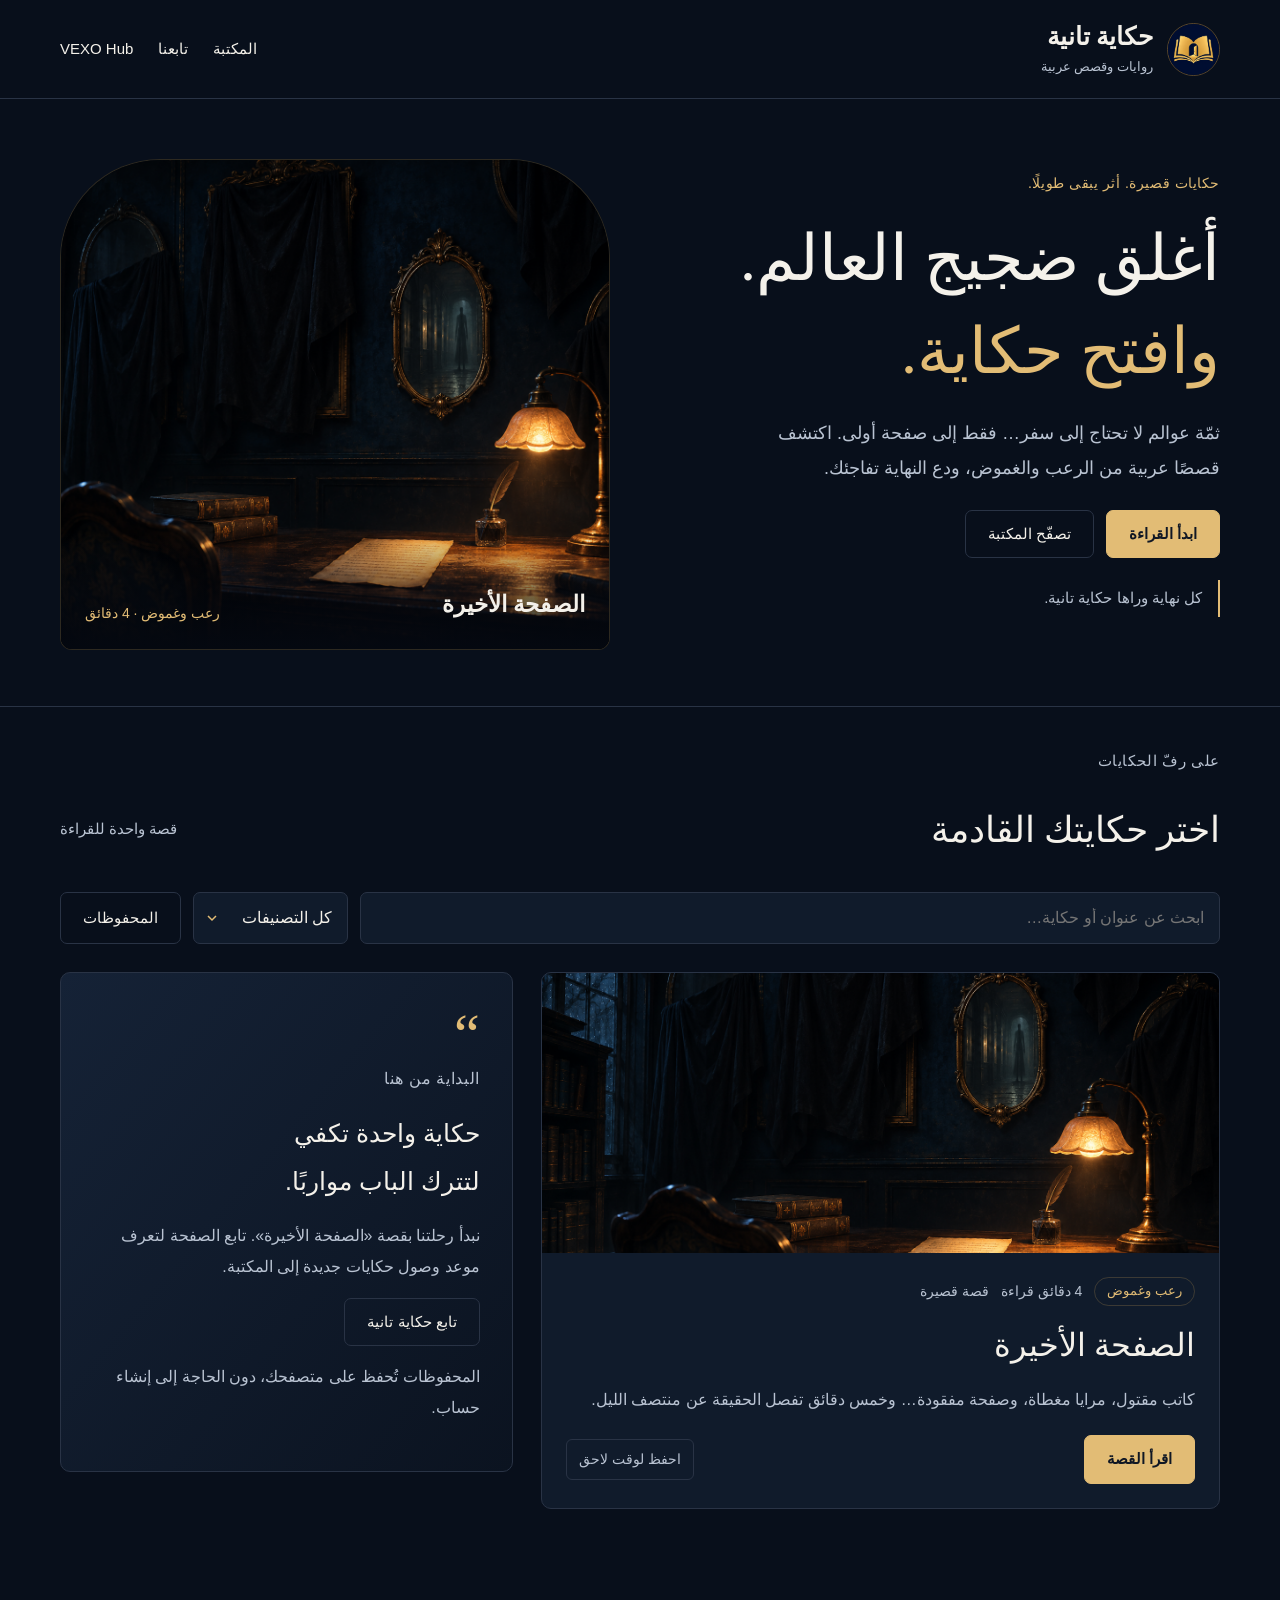
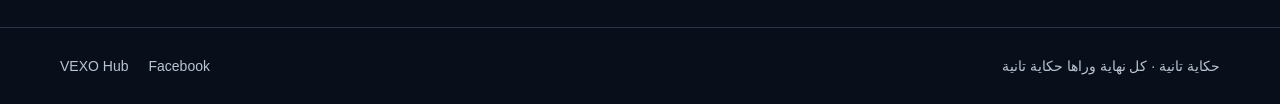
==== stories/index.html @ 4fd5ae21 "Add Hekaya Tanya Arabic fiction library and reader" ====
<!doctype html>
<html lang="ar" dir="rtl"><head><meta charset="utf-8">
<meta name="viewport" content="width=device-width,initial-scale=1">
<title>حكاية تانية | روايات وقصص عربية</title><meta name="description" content="قصص عربية تأخذك إلى عالم من الرعب والغموض. اقرأ الصفحة الأخيرة، واحفظ قصصك المفضلة لوقت لاحق.">
<meta name="theme-color" content="#080f1b"><link rel="canonical" href="https://vexohub.app/stories/">
<meta property="og:type" content="website"><meta property="og:locale" content="ar_AR">
<meta property="og:title" content="حكاية تانية | روايات وقصص عربية"><meta property="og:description" content="قصص عربية تأخذك إلى عالم من الرعب والغموض. اقرأ الصفحة الأخيرة، واحفظ قصصك المفضلة لوقت لاحق.">
<meta property="og:url" content="https://vexohub.app/stories/">
<meta property="og:image" content="https://vexohub.app/stories/assets/the-last-page.png">
<meta property="og:image:alt" content="مكتب مظلم ومرآة غامضة في قصة الصفحة الأخيرة">
<meta name="twitter:card" content="summary_large_image">
<link rel="icon" href="./assets/brand.png"><link rel="stylesheet" href="./assets/style.css">
<script src="./assets/app.js" defer></script></head><body><a class="skip" href="#main">انتقل إلى المحتوى</a>
<header class="header"><div class="wrap nav">
<a class="brand" href="./"><img src="./assets/brand.png" width="53" height="53" alt=""><span><b>حكاية تانية</b><small>روايات وقصص عربية</small></span></a>
<nav aria-label="القائمة الرئيسية"><a href="./#library">المكتبة</a><a href="https://www.facebook.com/profile.php?id=61596727980276" target="_blank" rel="noopener noreferrer">تابعنا</a><a class="parent-link" href="/">VEXO Hub</a></nav>
</div></header>
<main id="main">
<section class="hero"><div class="wrap hero-grid">
<div><p class="eyebrow">حكايات قصيرة. أثر يبقى طويلًا.</p>
<h1>أغلق ضجيج العالم.<br><em>وافتح حكاية.</em></h1>
<p class="lead">ثمّة عوالم لا تحتاج إلى سفر… فقط إلى صفحة أولى. اكتشف قصصًا عربية من الرعب والغموض، ودع النهاية تفاجئك.</p>
<div class="actions"><a class="button primary" href="the-last-page/">ابدأ القراءة</a><a class="button" href="#library">تصفّح المكتبة</a></div>
<p class="notice">كل نهاية وراها حكاية تانية.</p></div>
<a class="hero-art" href="the-last-page/" aria-label="اقرأ قصة الصفحة الأخيرة">
<img src="assets/the-last-page.png" width="1536" height="1024" alt="مكتب روائي خافت الإضاءة ومرآة يظهر فيها ظل غامض" fetchpriority="high">
<div class="art-note"><strong>الصفحة الأخيرة</strong><span>رعب وغموض · 4 دقائق</span></div></a>
</div></section>
<section class="library" id="library"><div class="wrap">
<div class="section-heading"><div><p class="eyebrow">على رفّ الحكايات</p><h2>اختر حكايتك القادمة</h2></div><p data-count aria-live="polite">قصة واحدة للقراءة</p></div>
<div class="filters" role="search" aria-label="البحث في القصص">
<div class="search"><label class="sr-only" for="search">ابحث عن قصة</label><input id="search" data-search type="search" placeholder="ابحث عن عنوان أو حكاية…" autocomplete="off"></div>
<label class="sr-only" for="category">تصنيف القصة</label><select id="category" data-category><option value="">كل التصنيفات</option value="رعب">رعب وغموض</option></select>
<button class="button" type="button" data-saved-filter aria-pressed="false">المحفوظات</button></div>
<div class="cards"><div>
<article class="story-card" data-story-card="the-last-page" data-category="رعب" data-search="الصفحة الأخيرة رعب غموض مرايا كاتب">
<a href="the-last-page/"><img class="story-image" src="assets/the-last-page.png" alt="مرآة غامضة فوق مخطوطة في مكتب الكاتب" width="1536" height="1024" loading="lazy"></a>
<div class="card-body"><div class="meta"><span class="tag">رعب وغموض</span><span>4 دقائق قراءة</span><span>قصة قصيرة</span></div>
<h3><a href="the-last-page/">الصفحة الأخيرة</a></h3><p>كاتب مقتول، مرايا مغطاة، وصفحة مفقودة… وخمس دقائق تفصل الحقيقة عن منتصف الليل.</p>
<div class="card-bottom"><a class="button primary" href="the-last-page/">اقرأ القصة</a><button class="quiet" type="button" data-save="the-last-page" aria-pressed="false">احفظ لوقت لاحق</button></div></div></article>
<p class="empty" data-empty hidden></p>
<p class="live" data-status role="status"></p>
</div><aside class="editor-note"><span class="ornament" aria-hidden="true">“</span><p class="eyebrow">البداية من هنا</p><h3>حكاية واحدة تكفي<br>لتترك الباب مواربًا.</h3>
<p>نبدأ رحلتنا بقصة «الصفحة الأخيرة». تابع الصفحة لتعرف موعد وصول حكايات جديدة إلى المكتبة.</p>
<a class="button" href="https://www.facebook.com/profile.php?id=61596727980276" target="_blank" rel="noopener noreferrer">تابع حكاية تانية</a>
<p>المحفوظات تُحفظ على متصفحك، دون الحاجة إلى إنشاء حساب.</p></aside></div>
</div></section></main><footer><div class="wrap"><span>حكاية تانية · كل نهاية وراها حكاية تانية</span>
<div class="footer-links"><a href="https://www.facebook.com/profile.php?id=61596727980276" target="_blank" rel="noopener noreferrer">Facebook</a><a href="/">VEXO Hub</a></div></div></footer></body></html>
---- stories/assets/style.css ----
:root{color-scheme:dark;--bg:#080f1b;--panel:#101b2b;--text:#f4f1ea;--muted:#b9c3d2;--gold:#e2bc75;--line:#293345;--reading-size:21px}
*{box-sizing:border-box}html{scroll-behavior:smooth;scroll-padding-top:110px}body{margin:0;background:var(--bg);color:var(--text);font-family:Tahoma,"Geeza Pro",Arial,sans-serif;line-height:1.9}a{color:inherit;text-decoration:none}button,input,select{font:inherit}button,a,input,select{-webkit-tap-highlight-color:transparent}button{cursor:pointer}button:disabled{opacity:.45;cursor:default}:focus-visible{outline:3px solid var(--gold);outline-offset:5px}[hidden]{display:none!important}.wrap{width:min(1160px,calc(100% - 48px));margin:auto}.skip{position:fixed;top:-100px;background:var(--gold);color:#111;z-index:20;padding:12px}.skip:focus{top:0}.header{border-bottom:1px solid var(--line);background:var(--bg)}.nav{min-height:98px;display:flex;justify-content:space-between;align-items:center;gap:24px}.brand{display:flex;gap:14px;align-items:center}.brand img{width:53px;height:53px;border-radius:50%;border:1px solid #5b482c}.brand b{font-family:"Geeza Pro",Georgia,serif;font-size:25px;display:block;line-height:1.5}.brand small{display:block;color:var(--muted);font-size:13px}.nav nav{display:flex;align-items:center;gap:25px;font-size:15px}.nav nav a:hover,footer a:hover{color:var(--gold)}.hero{padding:60px 0 56px}.hero-grid{display:grid;grid-template-columns:1fr 1fr;gap:60px;align-items:center}.eyebrow{font-size:14px;color:var(--gold);letter-spacing:.04em;margin:0 0 16px}.hero h1{font-family:"Geeza Pro",Georgia,serif;font-size:clamp(42px,5vw,68px);line-height:1.45;font-weight:500;margin:0 0 18px}.hero h1 em{font-style:normal;color:var(--gold)}.lead{color:var(--muted);font-size:18px;max-width:480px}.button{border:1px solid var(--line);border-radius:7px;display:inline-flex;justify-content:center;align-items:center;min-height:47px;padding:9px 22px;background:transparent;color:var(--text);font-size:15px}.button:hover{border-color:var(--gold)}.primary{color:#101724;background:var(--gold);border-color:var(--gold);font-weight:700}.actions{display:flex;gap:12px;flex-wrap:wrap;margin-top:25px}.hero-art{position:relative;border:1px solid #8b73464d;border-radius:100px 100px 12px 12px;overflow:hidden;aspect-ratio:1.12;background:#040810}.hero-art img{width:100%;height:100%;object-fit:cover;object-position:63% center}.art-note{position:absolute;bottom:0;inset-inline:0;padding:50px 24px 22px;background:linear-gradient(transparent,#040810);display:flex;justify-content:space-between;align-items:end;gap:12px}.art-note strong{font-size:23px}.art-note span{font-size:14px;color:var(--gold)}.library{padding:38px 0 80px;border-top:1px solid var(--line)}.section-heading{display:flex;justify-content:space-between;align-items:end;gap:20px}.section-heading h2{font-family:"Geeza Pro",Georgia,serif;font-size:36px;font-weight:500;margin:0}.section-heading p{margin:2px 0 20px;color:var(--muted);font-size:15px}.filters{display:flex;gap:12px;flex-wrap:wrap;margin:28px 0}.search{flex:1;min-width:210px}input,select{width:100%;color:var(--text);background:var(--panel);border:1px solid var(--line);border-radius:7px;min-height:48px;padding:10px 15px;font-size:16px}.filters select{width:155px;appearance:none;padding-inline-end:32px;background-image:url("data:image/svg+xml,%3Csvg xmlns='http://www.w3.org/2000/svg' width='16' height='16' fill='none' stroke='%23e2bc75' stroke-width='1.5'%3E%3Cpath d='m4 6 4 4 4-4'/%3E%3C/svg%3E");background-repeat:no-repeat;background-position:left 10px center}.filters .button[aria-pressed=true]{background:var(--gold);color:#111}.cards{display:grid;grid-template-columns:1.5fr 1fr;gap:28px}.story-card{overflow:hidden;border:1px solid var(--line);border-radius:10px;background:var(--panel)}.story-card>a{display:block}.story-image{display:block;width:100%;height:280px;object-fit:cover;transition:filter .2s}.story-card:hover .story-image{filter:brightness(1.12)}.card-body{padding:24px}.meta{display:flex;align-items:center;gap:12px;font-size:14px;color:var(--muted)}.tag{color:var(--gold);border:1px solid #8b73465c;border-radius:30px;padding:1px 12px;font-size:13px}.card-body h3{font-family:"Geeza Pro",Georgia,serif;font-size:32px;font-weight:500;margin:9px 0}.card-body p{color:var(--muted);font-size:16px;margin:0 0 20px}.card-bottom{display:flex;justify-content:space-between;gap:10px;align-items:center}.quiet{background:transparent;border:1px solid var(--line);color:var(--muted);padding:6px 12px;border-radius:6px;font-size:14px}.quiet[aria-pressed=true]{color:var(--gold);border-color:var(--gold)}.editor-note{padding:32px;border:1px solid var(--line);border-radius:10px;align-self:start;background:linear-gradient(130deg,#152236,#0b1320)}.editor-note h3{font-size:25px;margin:14px 0;font-weight:500}.editor-note p{color:var(--muted);font-size:16px}.editor-note .ornament{font-family:Georgia,serif;font-size:58px;line-height:1;color:var(--gold)}.notice{border-right:2px solid var(--gold);padding:4px 16px;margin:22px 0;color:var(--muted);font-size:15px}.empty{padding:40px;border:1px dashed var(--line);border-radius:10px;color:var(--muted)}footer{border-top:1px solid var(--line);padding:25px 0;color:var(--muted);font-size:14px}footer .wrap{display:flex;justify-content:space-between;gap:18px;flex-wrap:wrap}.footer-links{display:flex;gap:20px}.reader-head{padding:40px 0 25px;max-width:780px}.back{font-size:14px;color:var(--gold)}.reader-head h1{font-family:"Geeza Pro",Georgia,serif;font-size:clamp(38px,6vw,62px);font-weight:500;margin:22px 0 10px}.reader-cover{width:100%;max-height:420px;object-fit:cover;display:block;border-radius:9px;margin:28px 0}.toolbar{position:sticky;top:0;z-index:5;border-block:1px solid var(--line);background:var(--bg);box-shadow:0 8px 18px #0002}.tools{display:flex;align-items:center;justify-content:space-between;gap:12px;min-height:64px;flex-wrap:wrap;padding:10px 0;max-width:780px}.tool-group{display:flex;gap:8px;align-items:center}.tools button{font-size:14px}.progress{height:3px;background:var(--line)}.progress span{display:block;height:100%;width:0;background:var(--gold);transition:width .1s}.story-text{max-width:740px;padding-top:20px;padding-bottom:30px;font-family:"Geeza Pro",Tahoma,serif;font-size:var(--reading-size);line-height:2.25}.story-text p{margin:24px 0}.story-text p.dialogue{border-inline-start:2px solid #766345;padding-inline-start:18px}.story-text hr{border:0;height:1px;background:var(--line);width:80px;margin:46px auto}.ending{max-width:740px;text-align:center;padding:30px;border:1px solid var(--line);border-radius:9px;margin:20px auto 65px;background:var(--panel)}.ending h2{font-size:28px;font-weight:500}.ending p{color:var(--muted);font-size:16px}.live{min-height:26px;color:var(--gold);font-size:14px;margin:6px 0}.sr-only{position:absolute;width:1px;height:1px;padding:0;margin:-1px;overflow:hidden;clip:rect(0,0,0,0);white-space:nowrap;border:0}body.light{color-scheme:light;--bg:#fcfcfa;--panel:#f1f3f5;--text:#192431;--muted:#4e5c6c;--gold:#79520d;--line:#d6dce2}body.light .primary{background:#d9b06a;color:#101724}body.light .editor-note{background:var(--panel)}
@media(max-width:760px){.wrap{width:calc(100% - 32px)}.nav{min-height:84px;gap:12px}.brand b{font-size:21px}.brand img{width:45px;height:45px}.nav nav{gap:15px;font-size:14px}.nav .parent-link{display:none}.hero{padding:32px 0}.hero-grid{grid-template-columns:1fr;gap:28px}.hero h1{font-size:43px}.lead{font-size:16px}.hero-art{aspect-ratio:1.45;border-radius:45px 45px 9px 9px}.cards{grid-template-columns:1fr}.story-image{height:235px}.section-heading{align-items:start;flex-direction:column;gap:0}.section-heading h2{font-size:30px}.editor-note{padding:25px}.filters .button{flex:1}.filters select{flex:1}.search{flex-basis:100%}.tools{justify-content:center}.reader-head{padding-top:25px}.story-text{font-size:var(--reading-size);line-height:2.15}.story-text p{margin:22px 0}.reader-cover{height:230px}.ending{padding:20px}.nav nav a{white-space:nowrap}.brand small{font-size:12px}}
@media(prefers-reduced-motion:reduce){html{scroll-behavior:auto}*{transition:none!important}}
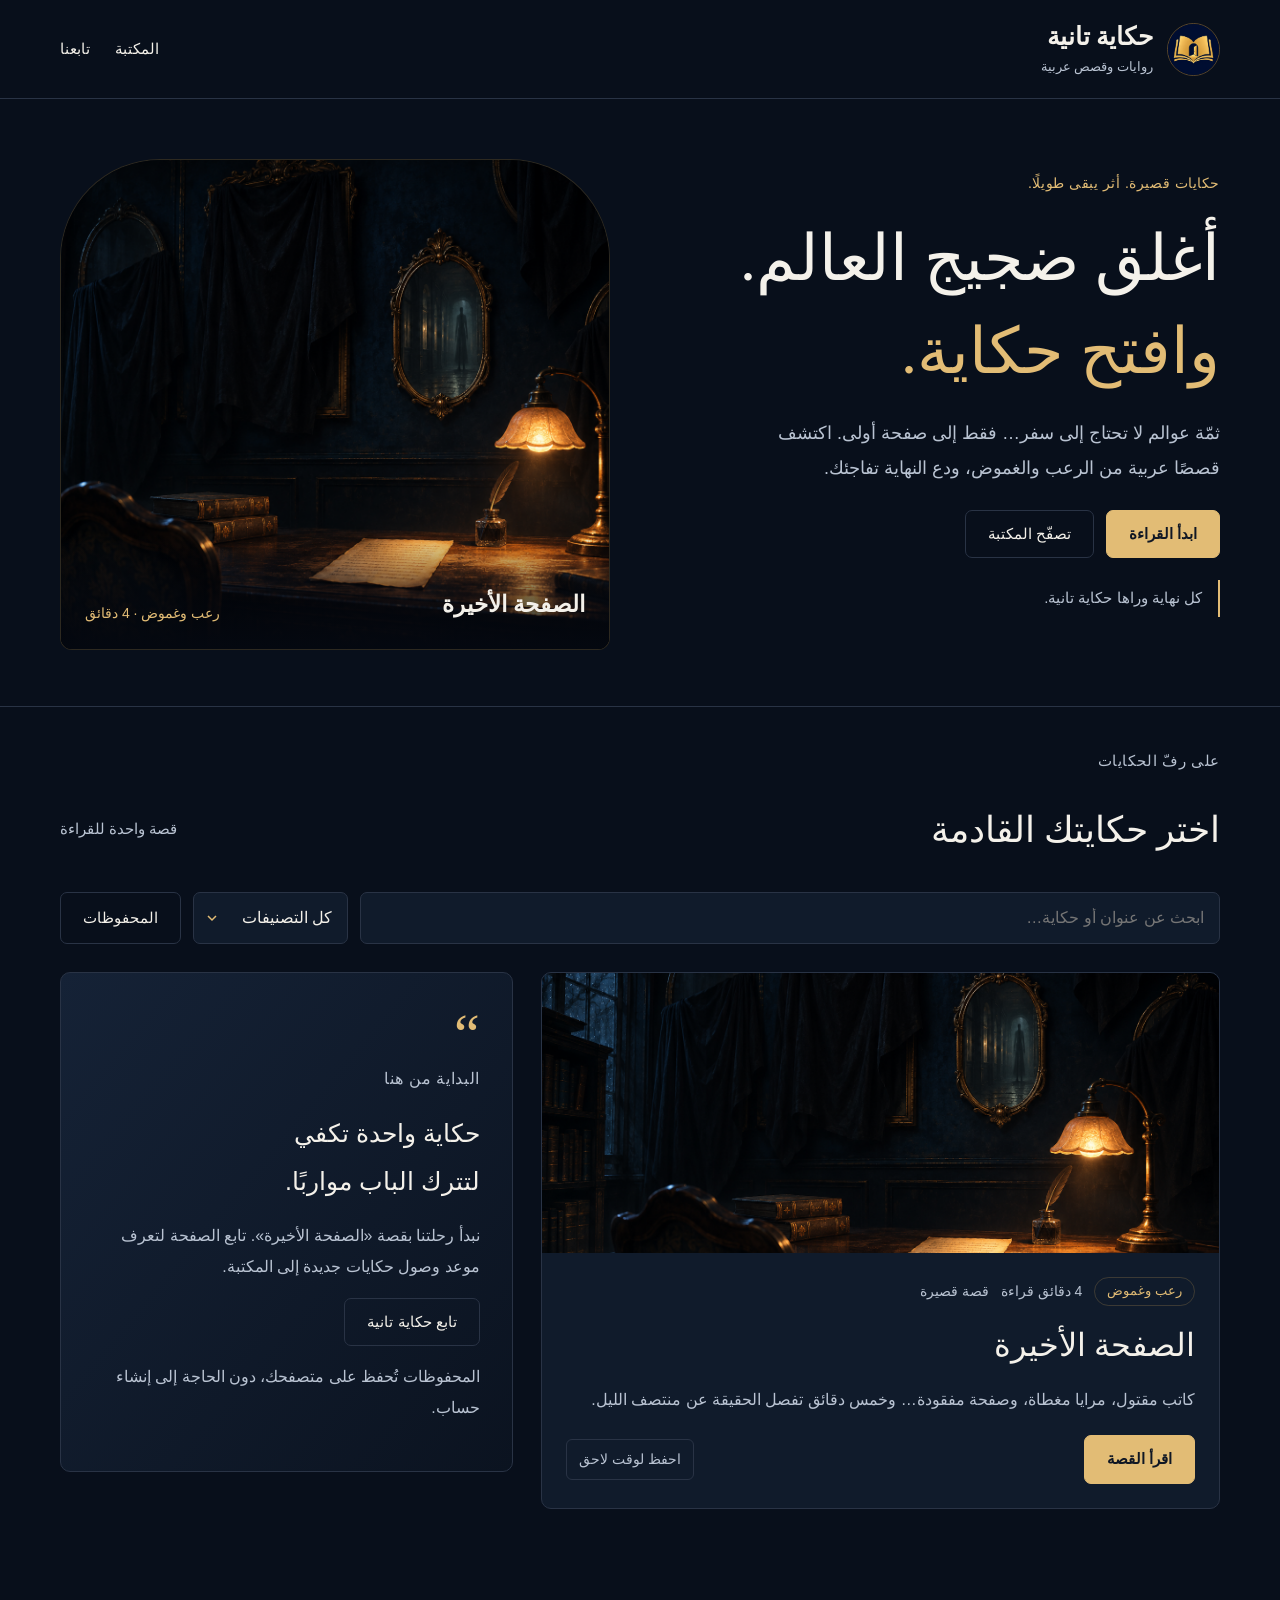
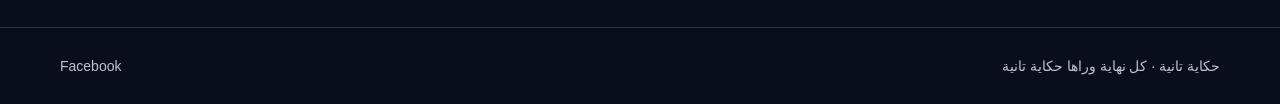
==== commit 38d1e21e: "Separate Hekaya Tanya and VEXO Hub public navigation and branding" ====
--- a/stories/index.html
+++ b/stories/index.html
@@ -13,7 +13,7 @@
 <script src="./assets/app.js" defer></script></head><body><a class="skip" href="#main">انتقل إلى المحتوى</a>
 <header class="header"><div class="wrap nav">
 <a class="brand" href="./"><img src="./assets/brand.png" width="53" height="53" alt=""><span><b>حكاية تانية</b><small>روايات وقصص عربية</small></span></a>
-<nav aria-label="القائمة الرئيسية"><a href="./#library">المكتبة</a><a href="https://www.facebook.com/profile.php?id=61596727980276" target="_blank" rel="noopener noreferrer">تابعنا</a><a class="parent-link" href="/">VEXO Hub</a></nav>
+<nav aria-label="القائمة الرئيسية"><a href="./#library">المكتبة</a><a href="https://www.facebook.com/profile.php?id=61596727980276" target="_blank" rel="noopener noreferrer">تابعنا</a></nav>
 </div></header>
 <main id="main">
 <section class="hero"><div class="wrap hero-grid">
@@ -45,4 +45,4 @@
 <a class="button" href="https://www.facebook.com/profile.php?id=61596727980276" target="_blank" rel="noopener noreferrer">تابع حكاية تانية</a>
 <p>المحفوظات تُحفظ على متصفحك، دون الحاجة إلى إنشاء حساب.</p></aside></div>
 </div></section></main><footer><div class="wrap"><span>حكاية تانية · كل نهاية وراها حكاية تانية</span>
-<div class="footer-links"><a href="https://www.facebook.com/profile.php?id=61596727980276" target="_blank" rel="noopener noreferrer">Facebook</a><a href="/">VEXO Hub</a></div></div></footer></body></html>+<div class="footer-links"><a href="https://www.facebook.com/profile.php?id=61596727980276" target="_blank" rel="noopener noreferrer">Facebook</a></div></div></footer></body></html>
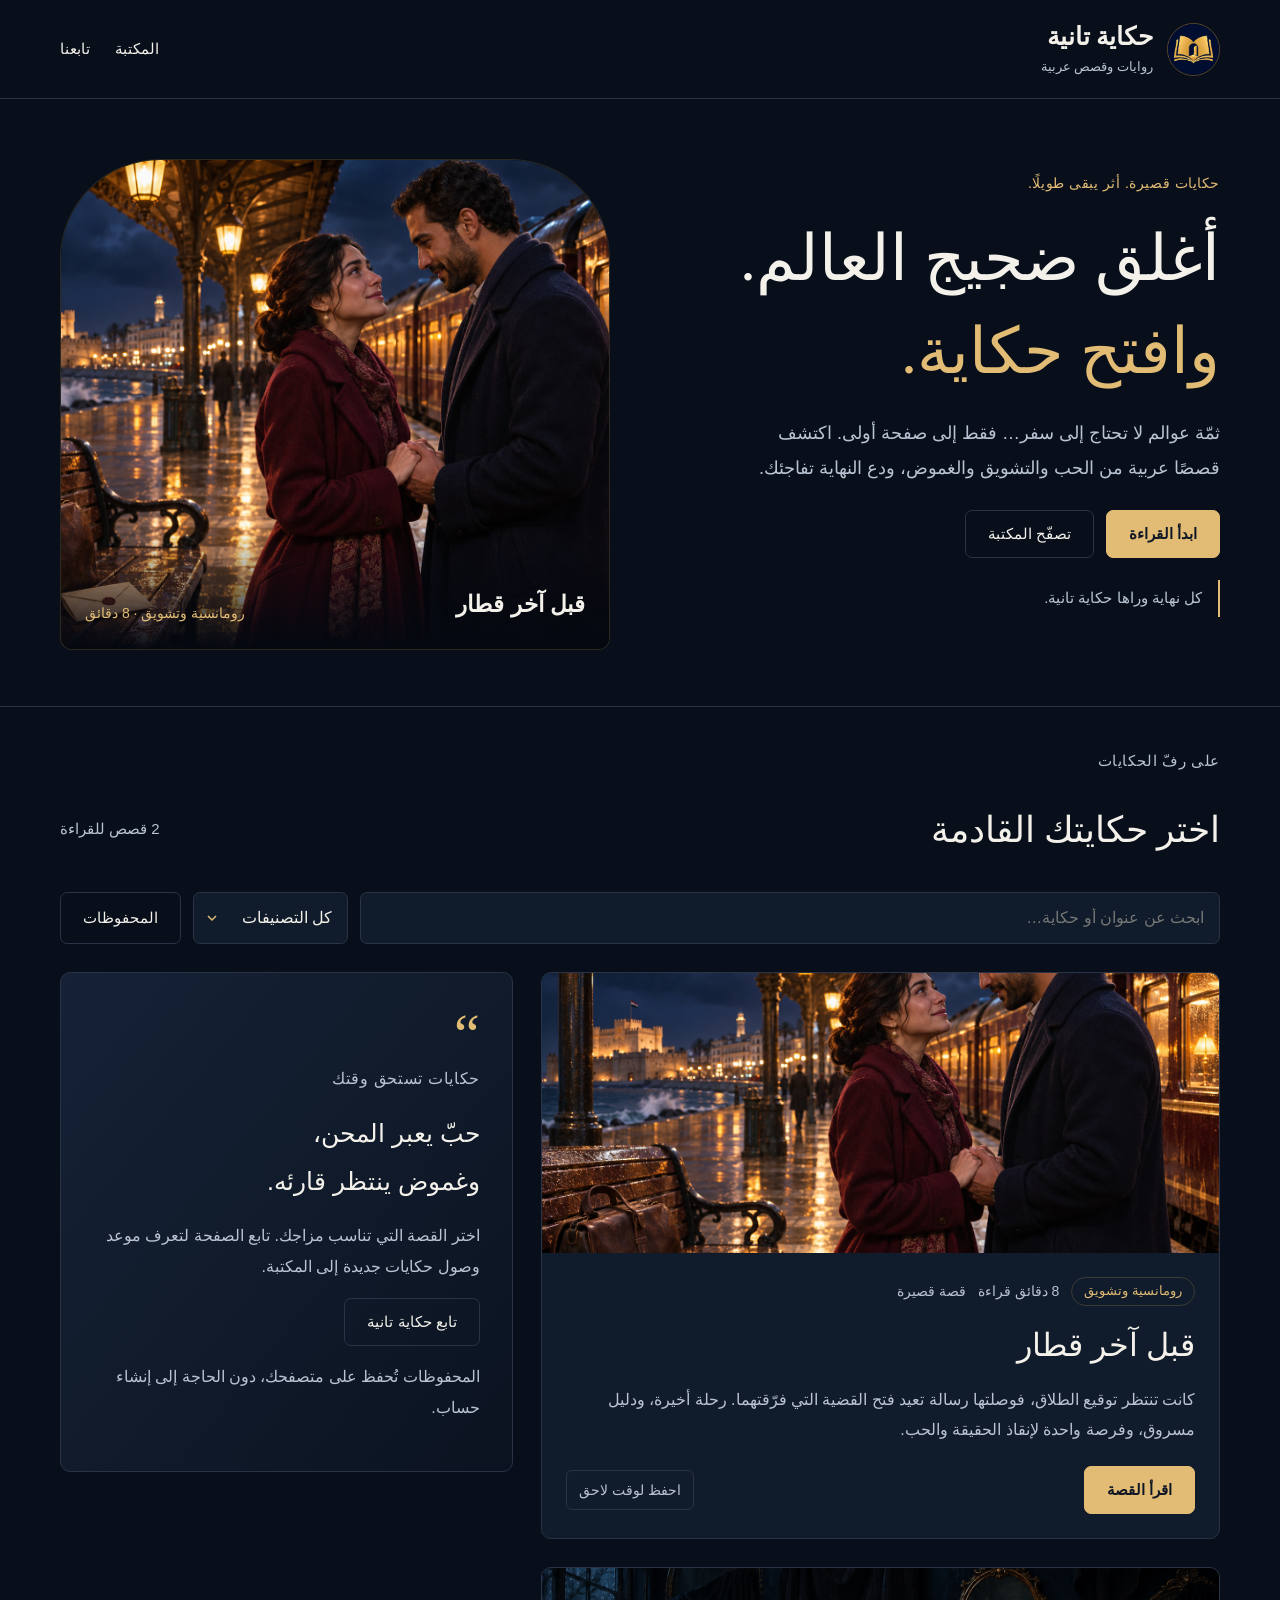
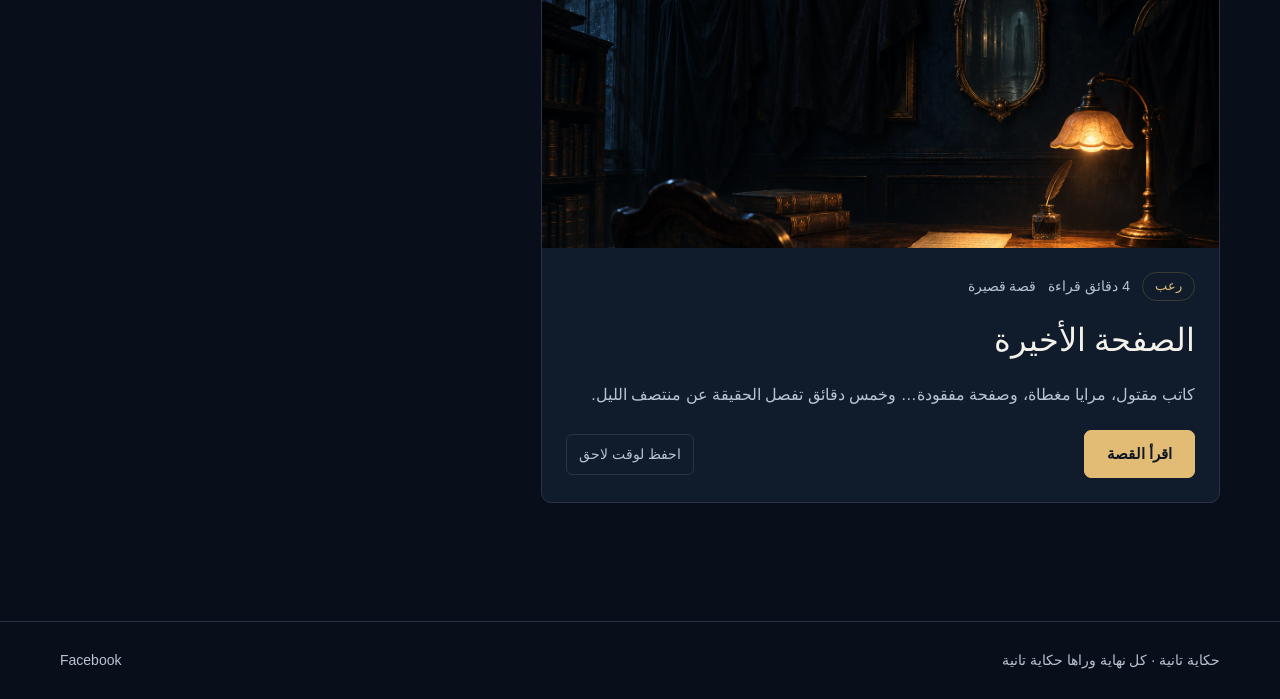
==== commit 2f3a202d: "Publish Before the Last Train and support a multi-story Arabic library" ====
--- a/stories/index.html
+++ b/stories/index.html
@@ -1,13 +1,13 @@
 <!doctype html>
 <html lang="ar" dir="rtl"><head><meta charset="utf-8">
 <meta name="viewport" content="width=device-width,initial-scale=1">
-<title>حكاية تانية | روايات وقصص عربية</title><meta name="description" content="قصص عربية تأخذك إلى عالم من الرعب والغموض. اقرأ الصفحة الأخيرة، واحفظ قصصك المفضلة لوقت لاحق.">
+<title>حكاية تانية | روايات وقصص عربية</title><meta name="description" content="قصص عربية مكتملة من الرومانسية والتشويق والرعب. اكتشف حكايتك القادمة واحفظها لوقت لاحق.">
 <meta name="theme-color" content="#080f1b"><link rel="canonical" href="https://vexohub.app/stories/">
 <meta property="og:type" content="website"><meta property="og:locale" content="ar_AR">
-<meta property="og:title" content="حكاية تانية | روايات وقصص عربية"><meta property="og:description" content="قصص عربية تأخذك إلى عالم من الرعب والغموض. اقرأ الصفحة الأخيرة، واحفظ قصصك المفضلة لوقت لاحق.">
+<meta property="og:title" content="حكاية تانية | روايات وقصص عربية"><meta property="og:description" content="قصص عربية مكتملة من الرومانسية والتشويق والرعب. اكتشف حكايتك القادمة واحفظها لوقت لاحق.">
 <meta property="og:url" content="https://vexohub.app/stories/">
-<meta property="og:image" content="https://vexohub.app/stories/assets/the-last-page.png">
-<meta property="og:image:alt" content="مكتب مظلم ومرآة غامضة في قصة الصفحة الأخيرة">
+<meta property="og:image" content="https://vexohub.app/stories/assets/before-the-last-train.png">
+<meta property="og:image:alt" content="رجل وامرأة بالغان ينتظران قطارًا ليليًا في محطة قديمة بجوار حقيبة ورسالة">
 <meta name="twitter:card" content="summary_large_image">
 <link rel="icon" href="./assets/brand.png"><link rel="stylesheet" href="./assets/style.css">
 <script src="./assets/app.js" defer></script></head><body><a class="skip" href="#main">انتقل إلى المحتوى</a>
@@ -19,29 +19,33 @@
 <section class="hero"><div class="wrap hero-grid">
 <div><p class="eyebrow">حكايات قصيرة. أثر يبقى طويلًا.</p>
 <h1>أغلق ضجيج العالم.<br><em>وافتح حكاية.</em></h1>
-<p class="lead">ثمّة عوالم لا تحتاج إلى سفر… فقط إلى صفحة أولى. اكتشف قصصًا عربية من الرعب والغموض، ودع النهاية تفاجئك.</p>
-<div class="actions"><a class="button primary" href="the-last-page/">ابدأ القراءة</a><a class="button" href="#library">تصفّح المكتبة</a></div>
+<p class="lead">ثمّة عوالم لا تحتاج إلى سفر… فقط إلى صفحة أولى. اكتشف قصصًا عربية من الحب والتشويق والغموض، ودع النهاية تفاجئك.</p>
+<div class="actions"><a class="button primary" href="before-the-last-train/">ابدأ القراءة</a><a class="button" href="#library">تصفّح المكتبة</a></div>
 <p class="notice">كل نهاية وراها حكاية تانية.</p></div>
-<a class="hero-art" href="the-last-page/" aria-label="اقرأ قصة الصفحة الأخيرة">
-<img src="assets/the-last-page.png" width="1536" height="1024" alt="مكتب روائي خافت الإضاءة ومرآة يظهر فيها ظل غامض" fetchpriority="high">
-<div class="art-note"><strong>الصفحة الأخيرة</strong><span>رعب وغموض · 4 دقائق</span></div></a>
+<a class="hero-art" href="before-the-last-train/" aria-label="اقرأ قصة قبل آخر قطار">
+<img src="assets/before-the-last-train.png" width="1536" height="1024" alt="رجل وامرأة بالغان ينتظران قطارًا ليليًا في محطة قديمة بجوار حقيبة ورسالة" fetchpriority="high">
+<div class="art-note"><strong>قبل آخر قطار</strong><span>رومانسية وتشويق · 8 دقائق</span></div></a>
 </div></section>
 <section class="library" id="library"><div class="wrap">
-<div class="section-heading"><div><p class="eyebrow">على رفّ الحكايات</p><h2>اختر حكايتك القادمة</h2></div><p data-count aria-live="polite">قصة واحدة للقراءة</p></div>
+<div class="section-heading"><div><p class="eyebrow">على رفّ الحكايات</p><h2>اختر حكايتك القادمة</h2></div><p data-count aria-live="polite">2 قصص للقراءة</p></div>
 <div class="filters" role="search" aria-label="البحث في القصص">
 <div class="search"><label class="sr-only" for="search">ابحث عن قصة</label><input id="search" data-search type="search" placeholder="ابحث عن عنوان أو حكاية…" autocomplete="off"></div>
-<label class="sr-only" for="category">تصنيف القصة</label><select id="category" data-category><option value="">كل التصنيفات</option value="رعب">رعب وغموض</option></select>
+<label class="sr-only" for="category">تصنيف القصة</label><select id="category" data-category><option value="">كل التصنيفات</option><option value="رومانسية وتشويق">رومانسية وتشويق</option><option value="رعب">رعب</option></select>
 <button class="button" type="button" data-saved-filter aria-pressed="false">المحفوظات</button></div>
-<div class="cards"><div>
-<article class="story-card" data-story-card="the-last-page" data-category="رعب" data-search="الصفحة الأخيرة رعب غموض مرايا كاتب">
-<a href="the-last-page/"><img class="story-image" src="assets/the-last-page.png" alt="مرآة غامضة فوق مخطوطة في مكتب الكاتب" width="1536" height="1024" loading="lazy"></a>
-<div class="card-body"><div class="meta"><span class="tag">رعب وغموض</span><span>4 دقائق قراءة</span><span>قصة قصيرة</span></div>
+<div class="cards"><div class="story-list">
+<article class="story-card" data-story-card="before-the-last-train" data-category="رومانسية وتشويق" data-search="قبل آخر قطار رومانسية وتشويق رومانسية تشويق قطار محامية مهندس دليل حب">
+<a href="before-the-last-train/"><img class="story-image" src="assets/before-the-last-train.png" alt="رجل وامرأة بالغان ينتظران قطارًا ليليًا في محطة قديمة بجوار حقيبة ورسالة" width="1536" height="1024" loading="lazy"></a>
+<div class="card-body"><div class="meta"><span class="tag">رومانسية وتشويق</span><span>8 دقائق قراءة</span><span>قصة قصيرة</span></div>
+<h3><a href="before-the-last-train/">قبل آخر قطار</a></h3><p>كانت تنتظر توقيع الطلاق، فوصلتها رسالة تعيد فتح القضية التي فرّقتهما. رحلة أخيرة، ودليل مسروق، وفرصة واحدة لإنقاذ الحقيقة والحب.</p>
+<div class="card-bottom"><a class="button primary" href="before-the-last-train/">اقرأ القصة</a><button class="quiet" type="button" data-save="before-the-last-train" aria-pressed="false">احفظ لوقت لاحق</button></div></div></article><article class="story-card" data-story-card="the-last-page" data-category="رعب" data-search="الصفحة الأخيرة رعب مرايا كاتب غموض">
+<a href="the-last-page/"><img class="story-image" src="assets/the-last-page.png" alt="مكتب مظلم ومرآة غامضة في قصة الصفحة الأخيرة" width="1536" height="1024" loading="lazy"></a>
+<div class="card-body"><div class="meta"><span class="tag">رعب</span><span>4 دقائق قراءة</span><span>قصة قصيرة</span></div>
 <h3><a href="the-last-page/">الصفحة الأخيرة</a></h3><p>كاتب مقتول، مرايا مغطاة، وصفحة مفقودة… وخمس دقائق تفصل الحقيقة عن منتصف الليل.</p>
 <div class="card-bottom"><a class="button primary" href="the-last-page/">اقرأ القصة</a><button class="quiet" type="button" data-save="the-last-page" aria-pressed="false">احفظ لوقت لاحق</button></div></div></article>
 <p class="empty" data-empty hidden></p>
 <p class="live" data-status role="status"></p>
-</div><aside class="editor-note"><span class="ornament" aria-hidden="true">“</span><p class="eyebrow">البداية من هنا</p><h3>حكاية واحدة تكفي<br>لتترك الباب مواربًا.</h3>
-<p>نبدأ رحلتنا بقصة «الصفحة الأخيرة». تابع الصفحة لتعرف موعد وصول حكايات جديدة إلى المكتبة.</p>
+</div><aside class="editor-note"><span class="ornament" aria-hidden="true">“</span><p class="eyebrow">حكايات تستحق وقتك</p><h3>حبّ يعبر المحن،<br>وغموض ينتظر قارئه.</h3>
+<p>اختر القصة التي تناسب مزاجك. تابع الصفحة لتعرف موعد وصول حكايات جديدة إلى المكتبة.</p>
 <a class="button" href="https://www.facebook.com/profile.php?id=61596727980276" target="_blank" rel="noopener noreferrer">تابع حكاية تانية</a>
 <p>المحفوظات تُحفظ على متصفحك، دون الحاجة إلى إنشاء حساب.</p></aside></div>
 </div></section></main><footer><div class="wrap"><span>حكاية تانية · كل نهاية وراها حكاية تانية</span>
--- a/stories/assets/style.css
+++ b/stories/assets/style.css
@@ -1,4 +1,6 @@
 :root{color-scheme:dark;--bg:#080f1b;--panel:#101b2b;--text:#f4f1ea;--muted:#b9c3d2;--gold:#e2bc75;--line:#293345;--reading-size:21px}
-*{box-sizing:border-box}html{scroll-behavior:smooth;scroll-padding-top:110px}body{margin:0;background:var(--bg);color:var(--text);font-family:Tahoma,"Geeza Pro",Arial,sans-serif;line-height:1.9}a{color:inherit;text-decoration:none}button,input,select{font:inherit}button,a,input,select{-webkit-tap-highlight-color:transparent}button{cursor:pointer}button:disabled{opacity:.45;cursor:default}:focus-visible{outline:3px solid var(--gold);outline-offset:5px}[hidden]{display:none!important}.wrap{width:min(1160px,calc(100% - 48px));margin:auto}.skip{position:fixed;top:-100px;background:var(--gold);color:#111;z-index:20;padding:12px}.skip:focus{top:0}.header{border-bottom:1px solid var(--line);background:var(--bg)}.nav{min-height:98px;display:flex;justify-content:space-between;align-items:center;gap:24px}.brand{display:flex;gap:14px;align-items:center}.brand img{width:53px;height:53px;border-radius:50%;border:1px solid #5b482c}.brand b{font-family:"Geeza Pro",Georgia,serif;font-size:25px;display:block;line-height:1.5}.brand small{display:block;color:var(--muted);font-size:13px}.nav nav{display:flex;align-items:center;gap:25px;font-size:15px}.nav nav a:hover,footer a:hover{color:var(--gold)}.hero{padding:60px 0 56px}.hero-grid{display:grid;grid-template-columns:1fr 1fr;gap:60px;align-items:center}.eyebrow{font-size:14px;color:var(--gold);letter-spacing:.04em;margin:0 0 16px}.hero h1{font-family:"Geeza Pro",Georgia,serif;font-size:clamp(42px,5vw,68px);line-height:1.45;font-weight:500;margin:0 0 18px}.hero h1 em{font-style:normal;color:var(--gold)}.lead{color:var(--muted);font-size:18px;max-width:480px}.button{border:1px solid var(--line);border-radius:7px;display:inline-flex;justify-content:center;align-items:center;min-height:47px;padding:9px 22px;background:transparent;color:var(--text);font-size:15px}.button:hover{border-color:var(--gold)}.primary{color:#101724;background:var(--gold);border-color:var(--gold);font-weight:700}.actions{display:flex;gap:12px;flex-wrap:wrap;margin-top:25px}.hero-art{position:relative;border:1px solid #8b73464d;border-radius:100px 100px 12px 12px;overflow:hidden;aspect-ratio:1.12;background:#040810}.hero-art img{width:100%;height:100%;object-fit:cover;object-position:63% center}.art-note{position:absolute;bottom:0;inset-inline:0;padding:50px 24px 22px;background:linear-gradient(transparent,#040810);display:flex;justify-content:space-between;align-items:end;gap:12px}.art-note strong{font-size:23px}.art-note span{font-size:14px;color:var(--gold)}.library{padding:38px 0 80px;border-top:1px solid var(--line)}.section-heading{display:flex;justify-content:space-between;align-items:end;gap:20px}.section-heading h2{font-family:"Geeza Pro",Georgia,serif;font-size:36px;font-weight:500;margin:0}.section-heading p{margin:2px 0 20px;color:var(--muted);font-size:15px}.filters{display:flex;gap:12px;flex-wrap:wrap;margin:28px 0}.search{flex:1;min-width:210px}input,select{width:100%;color:var(--text);background:var(--panel);border:1px solid var(--line);border-radius:7px;min-height:48px;padding:10px 15px;font-size:16px}.filters select{width:155px;appearance:none;padding-inline-end:32px;background-image:url("data:image/svg+xml,%3Csvg xmlns='http://www.w3.org/2000/svg' width='16' height='16' fill='none' stroke='%23e2bc75' stroke-width='1.5'%3E%3Cpath d='m4 6 4 4 4-4'/%3E%3C/svg%3E");background-repeat:no-repeat;background-position:left 10px center}.filters .button[aria-pressed=true]{background:var(--gold);color:#111}.cards{display:grid;grid-template-columns:1.5fr 1fr;gap:28px}.story-card{overflow:hidden;border:1px solid var(--line);border-radius:10px;background:var(--panel)}.story-card>a{display:block}.story-image{display:block;width:100%;height:280px;object-fit:cover;transition:filter .2s}.story-card:hover .story-image{filter:brightness(1.12)}.card-body{padding:24px}.meta{display:flex;align-items:center;gap:12px;font-size:14px;color:var(--muted)}.tag{color:var(--gold);border:1px solid #8b73465c;border-radius:30px;padding:1px 12px;font-size:13px}.card-body h3{font-family:"Geeza Pro",Georgia,serif;font-size:32px;font-weight:500;margin:9px 0}.card-body p{color:var(--muted);font-size:16px;margin:0 0 20px}.card-bottom{display:flex;justify-content:space-between;gap:10px;align-items:center}.quiet{background:transparent;border:1px solid var(--line);color:var(--muted);padding:6px 12px;border-radius:6px;font-size:14px}.quiet[aria-pressed=true]{color:var(--gold);border-color:var(--gold)}.editor-note{padding:32px;border:1px solid var(--line);border-radius:10px;align-self:start;background:linear-gradient(130deg,#152236,#0b1320)}.editor-note h3{font-size:25px;margin:14px 0;font-weight:500}.editor-note p{color:var(--muted);font-size:16px}.editor-note .ornament{font-family:Georgia,serif;font-size:58px;line-height:1;color:var(--gold)}.notice{border-right:2px solid var(--gold);padding:4px 16px;margin:22px 0;color:var(--muted);font-size:15px}.empty{padding:40px;border:1px dashed var(--line);border-radius:10px;color:var(--muted)}footer{border-top:1px solid var(--line);padding:25px 0;color:var(--muted);font-size:14px}footer .wrap{display:flex;justify-content:space-between;gap:18px;flex-wrap:wrap}.footer-links{display:flex;gap:20px}.reader-head{padding:40px 0 25px;max-width:780px}.back{font-size:14px;color:var(--gold)}.reader-head h1{font-family:"Geeza Pro",Georgia,serif;font-size:clamp(38px,6vw,62px);font-weight:500;margin:22px 0 10px}.reader-cover{width:100%;max-height:420px;object-fit:cover;display:block;border-radius:9px;margin:28px 0}.toolbar{position:sticky;top:0;z-index:5;border-block:1px solid var(--line);background:var(--bg);box-shadow:0 8px 18px #0002}.tools{display:flex;align-items:center;justify-content:space-between;gap:12px;min-height:64px;flex-wrap:wrap;padding:10px 0;max-width:780px}.tool-group{display:flex;gap:8px;align-items:center}.tools button{font-size:14px}.progress{height:3px;background:var(--line)}.progress span{display:block;height:100%;width:0;background:var(--gold);transition:width .1s}.story-text{max-width:740px;padding-top:20px;padding-bottom:30px;font-family:"Geeza Pro",Tahoma,serif;font-size:var(--reading-size);line-height:2.25}.story-text p{margin:24px 0}.story-text p.dialogue{border-inline-start:2px solid #766345;padding-inline-start:18px}.story-text hr{border:0;height:1px;background:var(--line);width:80px;margin:46px auto}.ending{max-width:740px;text-align:center;padding:30px;border:1px solid var(--line);border-radius:9px;margin:20px auto 65px;background:var(--panel)}.ending h2{font-size:28px;font-weight:500}.ending p{color:var(--muted);font-size:16px}.live{min-height:26px;color:var(--gold);font-size:14px;margin:6px 0}.sr-only{position:absolute;width:1px;height:1px;padding:0;margin:-1px;overflow:hidden;clip:rect(0,0,0,0);white-space:nowrap;border:0}body.light{color-scheme:light;--bg:#fcfcfa;--panel:#f1f3f5;--text:#192431;--muted:#4e5c6c;--gold:#79520d;--line:#d6dce2}body.light .primary{background:#d9b06a;color:#101724}body.light .editor-note{background:var(--panel)}
+*{box-sizing:border-box}html{scroll-behavior:smooth;scroll-padding-top:110px}body{margin:0;background:var(--bg);color:var(--text);font-family:Tahoma,"Geeza Pro",Arial,sans-serif;line-height:1.9}a{color:inherit;text-decoration:none}button,input,select{font:inherit}button,a,input,select{-webkit-tap-highlight-color:transparent}button{cursor:pointer}button:disabled{opacity:.45;cursor:default}:focus-visible{outline:3px solid var(--gold);outline-offset:5px}[hidden]{display:none!important}.wrap{width:min(1160px,calc(100% - 48px));margin:auto}.skip{position:fixed;top:-100px;background:var(--gold);color:#111;z-index:20;padding:12px}.skip:focus{top:0}.header{border-bottom:1px solid var(--line);background:var(--bg)}.nav{min-height:98px;display:flex;justify-content:space-between;align-items:center;gap:24px}.brand{display:flex;gap:14px;align-items:center}.brand img{width:53px;height:53px;border-radius:50%;border:1px solid #5b482c}.brand b{font-family:"Geeza Pro",Georgia,serif;font-size:25px;display:block;line-height:1.5}.brand small{display:block;color:var(--muted);font-size:13px}.nav nav{display:flex;align-items:center;gap:25px;font-size:15px}.nav nav a:hover,footer a:hover{color:var(--gold)}.hero{padding:60px 0 56px}.hero-grid{display:grid;grid-template-columns:1fr 1fr;gap:60px;align-items:center}.eyebrow{font-size:14px;color:var(--gold);letter-spacing:.04em;margin:0 0 16px}.hero h1{font-family:"Geeza Pro",Georgia,serif;font-size:clamp(42px,5vw,68px);line-height:1.45;font-weight:500;margin:0 0 18px}.hero h1 em{font-style:normal;color:var(--gold)}.lead{color:var(--muted);font-size:18px;max-width:480px}.button{border:1px solid var(--line);border-radius:7px;display:inline-flex;justify-content:center;align-items:center;min-height:47px;padding:9px 22px;background:transparent;color:var(--text);font-size:15px}.button:hover{border-color:var(--gold)}.primary{color:#101724;background:var(--gold);border-color:var(--gold);font-weight:700}.actions{display:flex;gap:12px;flex-wrap:wrap;margin-top:25px}.hero-art{position:relative;border:1px solid #8b73464d;border-radius:100px 100px 12px 12px;overflow:hidden;aspect-ratio:1.12;background:#040810}.hero-art img{width:100%;height:100%;object-fit:cover;object-position:63% center}.art-note{position:absolute;bottom:0;inset-inline:0;padding:50px 24px 22px;background:linear-gradient(transparent,#040810);display:flex;justify-content:space-between;align-items:end;gap:12px}.art-note strong{font-size:23px}.art-note span{font-size:14px;color:var(--gold)}.library{padding:38px 0 80px;border-top:1px solid var(--line)}.section-heading{display:flex;justify-content:space-between;align-items:end;gap:20px}.section-heading h2{font-family:"Geeza Pro",Georgia,serif;font-size:36px;font-weight:500;margin:0}.section-heading p{margin:2px 0 20px;color:var(--muted);font-size:15px}.filters{display:flex;gap:12px;flex-wrap:wrap;margin:28px 0}.search{flex:1;min-width:210px}input,select{width:100%;color:var(--text);background:var(--panel);border:1px solid var(--line);border-radius:7px;min-height:48px;padding:10px 15px;font-size:16px}.filters select{width:155px;appearance:none;padding-inline-end:32px;background-image:url("data:image/svg+xml,%3Csvg xmlns='http://www.w3.org/2000/svg' width='16' height='16' fill='none' stroke='%23e2bc75' stroke-width='1.5'%3E%3Cpath d='m4 6 4 4 4-4'/%3E%3C/svg%3E");background-repeat:no-repeat;background-position:left 10px center}.filters .button[aria-pressed=true]{background:var(--gold);color:#111}.cards{display:grid;grid-template-columns:1.5fr 1fr;gap:28px}.story-card{overflow:hidden;border:1px solid var(--line);border-radius:10px;background:var(--panel)}.story-card>a{display:block}.story-image{display:block;width:100%;height:280px;object-fit:cover;transition:filter .2s}.story-card:hover .story-image{filter:brightness(1.12)}.card-body{padding:24px}.meta{display:flex;align-items:center;gap:12px;font-size:14px;color:var(--muted)}.tag{color:var(--gold);border:1px solid #8b73465c;border-radius:30px;padding:1px 12px;font-size:13px}.card-body h3{font-family:"Geeza Pro",Georgia,serif;font-size:32px;font-weight:500;margin:9px 0}.card-body p{color:var(--muted);font-size:16px;margin:0 0 20px}.card-bottom{display:flex;justify-content:space-between;gap:10px;align-items:center}.quiet{background:transparent;border:1px solid var(--line);color:var(--muted);padding:6px 12px;border-radius:6px;font-size:14px}.quiet[aria-pressed=true]{color:var(--gold);border-color:var(--gold)}.editor-note{padding:32px;border:1px solid var(--line);border-radius:10px;align-self:start;background:linear-gradient(130deg,#152236,#0b1320)}.editor-note h3{font-size:25px;margin:14px 0;font-weight:500}.editor-note p{color:var(--muted);font-size:16px}.editor-note .ornament{font-family:Georgia,serif;font-size:58px;line-height:1;color:var(--gold)}.notice{border-right:2px solid var(--gold);padding:4px 16px;margin:22px 0;color:var(--muted);font-size:15px}.empty{padding:40px;border:1px dashed var(--line);border-radius:10px;color:var(--muted)}footer{border-top:1px solid var(--line);padding:25px 0;color:var(--muted);font-size:14px}footer .wrap{display:flex;justify-content:space-between;gap:18px;flex-wrap:wrap}.footer-links{display:flex;gap:20px}.reader-head{padding:40px 0 25px;max-width:780px}.back{font-size:14px;color:var(--gold)}.reader-head h1{font-family:"Geeza Pro",Georgia,serif;font-size:clamp(38px,6vw,62px);font-weight:500;margin:22px 0 10px}.reader-cover{width:100%;max-height:420px;object-fit:cover;display:block;border-radius:9px;margin:28px 0}.toolbar{position:sticky;top:0;z-index:5;border-block:1px solid var(--line);background:var(--bg);box-shadow:0 8px 18px #0002}.tools{display:flex;align-items:center;justify-content:space-between;gap:12px;min-height:64px;flex-wrap:wrap;padding:10px 0;max-width:780px}.tool-group{display:flex;gap:8px;align-items:center}.tools button{font-size:14px}.progress{height:3px;background:var(--line)}.progress span{display:block;height:100%;width:0;background:var(--gold);transition:width .1s}.story-text{direction:rtl;text-align:right;max-width:740px;padding-top:20px;padding-bottom:30px;font-family:"Geeza Pro",Tahoma,serif;font-size:var(--reading-size);line-height:2.25}.story-text p{margin:24px 0}.story-text p.dialogue{border-inline-start:2px solid #766345;padding-inline-start:18px}.story-text hr{border:0;height:1px;background:var(--line);width:80px;margin:46px auto}.ending{max-width:740px;text-align:center;padding:30px;border:1px solid var(--line);border-radius:9px;margin:20px auto 65px;background:var(--panel)}.ending h2{font-size:28px;font-weight:500}.ending p{color:var(--muted);font-size:16px}.live{min-height:26px;color:var(--gold);font-size:14px;margin:6px 0}.sr-only{position:absolute;width:1px;height:1px;padding:0;margin:-1px;overflow:hidden;clip:rect(0,0,0,0);white-space:nowrap;border:0}body.light{color-scheme:light;--bg:#fcfcfa;--panel:#f1f3f5;--text:#192431;--muted:#4e5c6c;--gold:#79520d;--line:#d6dce2}body.light .primary{background:#d9b06a;color:#101724}body.light .editor-note{background:var(--panel)}
 @media(max-width:760px){.wrap{width:calc(100% - 32px)}.nav{min-height:84px;gap:12px}.brand b{font-size:21px}.brand img{width:45px;height:45px}.nav nav{gap:15px;font-size:14px}.nav .parent-link{display:none}.hero{padding:32px 0}.hero-grid{grid-template-columns:1fr;gap:28px}.hero h1{font-size:43px}.lead{font-size:16px}.hero-art{aspect-ratio:1.45;border-radius:45px 45px 9px 9px}.cards{grid-template-columns:1fr}.story-image{height:235px}.section-heading{align-items:start;flex-direction:column;gap:0}.section-heading h2{font-size:30px}.editor-note{padding:25px}.filters .button{flex:1}.filters select{flex:1}.search{flex-basis:100%}.tools{justify-content:center}.reader-head{padding-top:25px}.story-text{font-size:var(--reading-size);line-height:2.15}.story-text p{margin:22px 0}.reader-cover{height:230px}.ending{padding:20px}.nav nav a{white-space:nowrap}.brand small{font-size:12px}}
 @media(prefers-reduced-motion:reduce){html{scroll-behavior:auto}*{transition:none!important}}
+
+.story-list .story-card + .story-card{margin-top:28px}
